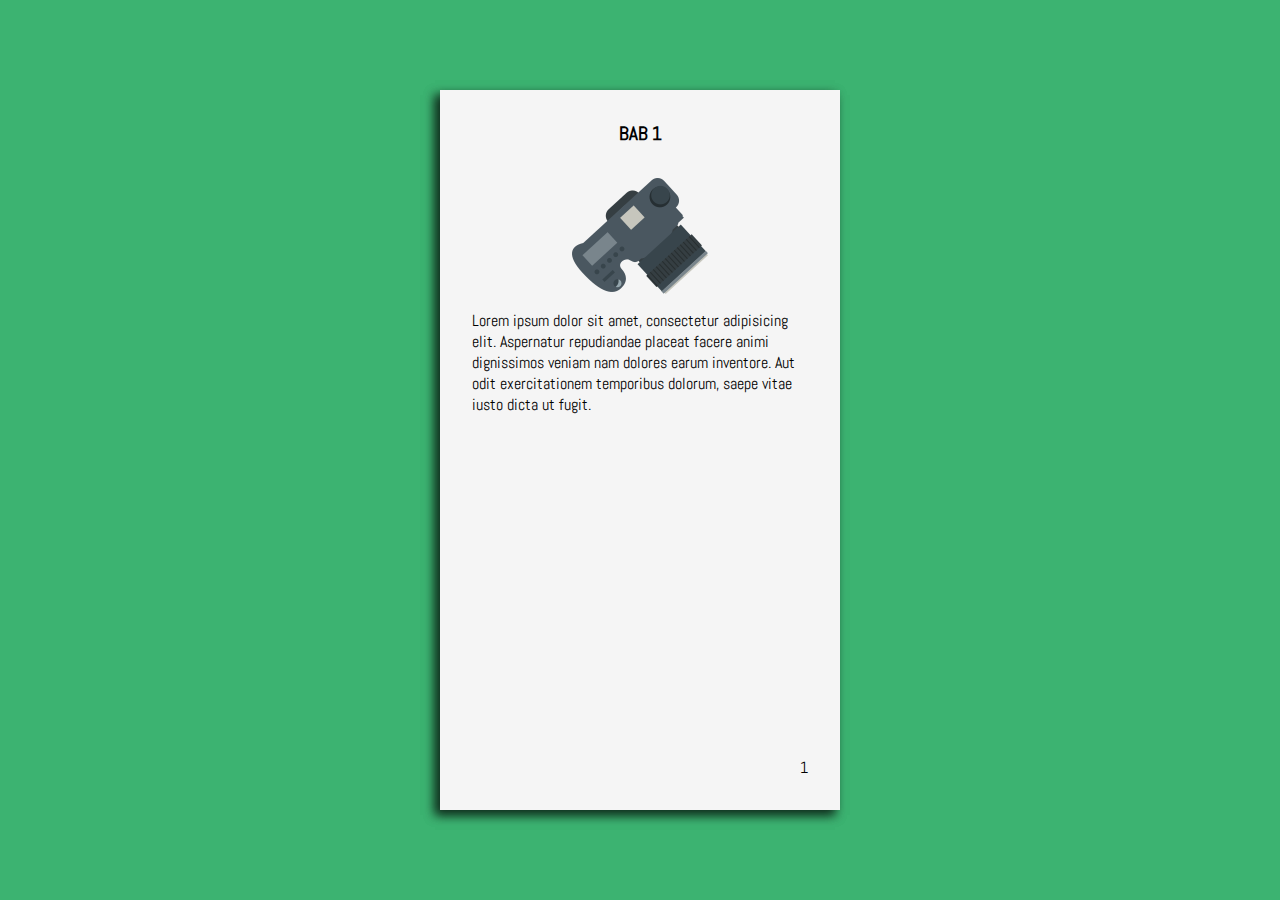
==== materi.html @ 27a35f58 "materi-02" ====
<!DOCTYPE html>
<html lang="en">
<head>
    <meta charset="UTF-8">
    <meta name="viewport" content="width=device-width, initial-scale=1.0">
    <meta http-equiv="X-UA-Compatible" content="ie=edge">
    <!-- <link rel="stylesheet" href="animate.css"> -->
    <link rel="stylesheet" href="transition.css">
    <link rel="stylesheet" href="materi.css">
    <title>KFD - materi</title>
</head>
<body>
    <!-- Transition -->
    <!-- <div class="transition materi-trans animated slideOutLeft delay-1s"></div> -->

    <!-- Materi -->
    <div class="table">
        <div class="chapter">
            <a href="#"><div onclick="prevPage()" class="navHal prev"></div></a>
            <a href="#"><div onclick="nextPage()" class="navHal next"></div></a>
            <div id="foreground" class="paper foreground">
                <h3 class="judul">xxx</h3>
                <img class="gambar" src="" alt="">
                <p class="teks">xxx</p>
                <p class="halaman">x</p>
            </div>
            <div id="background" class="paper background">
                <h3 class="judul">BAB 1</h3>
                <img class="gambar" src="/Images/camera.png" alt="">
                <p class="teks">Lorem ipsum dolor sit amet, consectetur adipisicing elit. Aspernatur repudiandae placeat facere animi dignissimos veniam nam dolores earum inventore. Aut odit exercitationem temporibus dolorum, saepe vitae iusto dicta ut fugit.</p>
                <p class="halaman">2</p>
            </div>
        </div>
    </div>

    <script src="materi.js"></script>
</body>
</html>
---- transition.css ----
html, body {
    margin: 0px;
    height: 100%;
    width: 100%;
}

.transition {
    height: 100%;
    width: 100%;
    position: fixed; 
    top: 0px;
    left: 0px;
    /* transform: translateX(-100%); */
}

.materi-trans {
    background-color: lightgreen;
    background-image: url('Images/material.png');
    background-repeat: no-repeat;
    background-position: center;
}

.evaluasi-trans {
    background-color: lightcoral;
    background-image: url('Images/exercise.png');
    background-repeat: no-repeat;
    background-position: center;
}

.simulasi-trans {
    background-color: lightskyblue;
    background-image: url('Images/camera.png');
    background-repeat: no-repeat;
    background-position: center;
}

.tentang-trans {
    background-color: lightpink;
    background-image: url('Images/phone.png');
    background-repeat: no-repeat;
    background-position: center;
}
---- materi.css ----
html, body {
    height: 100%;
    width: 100%;
    margin: 0px;
    font-family: 'MyFont', sans-serif;
}

@font-face {
    font-family: 'MyFont';
    src: url('Fonts/Abel-Regular.ttf') format('truetype');
}

.table {
    position: fixed;
    height: 100%;
    width: 100%;
    background-color: mediumseagreen;
    display: flex;
    justify-content: center;
    align-items: center;
}

.chapter {
    /* background-color: yellow; */
    position: relative;
    height: 80%;
    width: 25rem;
}

.paper {
    height: 100%;
    width: 100%;
    background-color: whitesmoke;
    box-shadow: -5px 5px 10px 0 rgb(0, 0, 0, 0.5);
}

.foreground {
    /* position: fixed; */
    position: absolute;
    top: 0%;
    z-index: 2;
}

.background {
    position: absolute;
    top: 0%;
    /* z-index: 1; */
}

.navHal {
    position: relative;
    height: 50%;
    z-index: 3;
}

.next {
    background-color: rgb(0, 0, 0, 0);
}

.mySlideOutDown {
    animation-name: mySlideOutDown;
    animation-fill-mode: forwards;
    animation-duration: 800ms;
}

.mySlideInUp {
    animation-name: slideInUp;
}

@keyframes mySlideOutDown {
    0% {
        transform: translateY(0%);
    }
    100% {
        transform: translateY(150%);
    }
}

@keyframes slideInUp {
    from {
        transform: translate3d(0, 150%, 0);
    }

    to {
        transform: translate3d(0, 0, 0);
    }
}

.prev {
    background-color: rgb(0, 0, 0, 0);
}

.teks {
    padding: 0 2rem 2rem 2rem;
}

.judul {
    text-align: center;
    padding: 0;
    margin: 2rem 0 2rem 0;
}

.gambar {
    display: block;
    margin-left: auto;
    margin-right: auto;
}

.halaman {
    position: absolute;
    right: 2rem;
    bottom: 1rem;
}
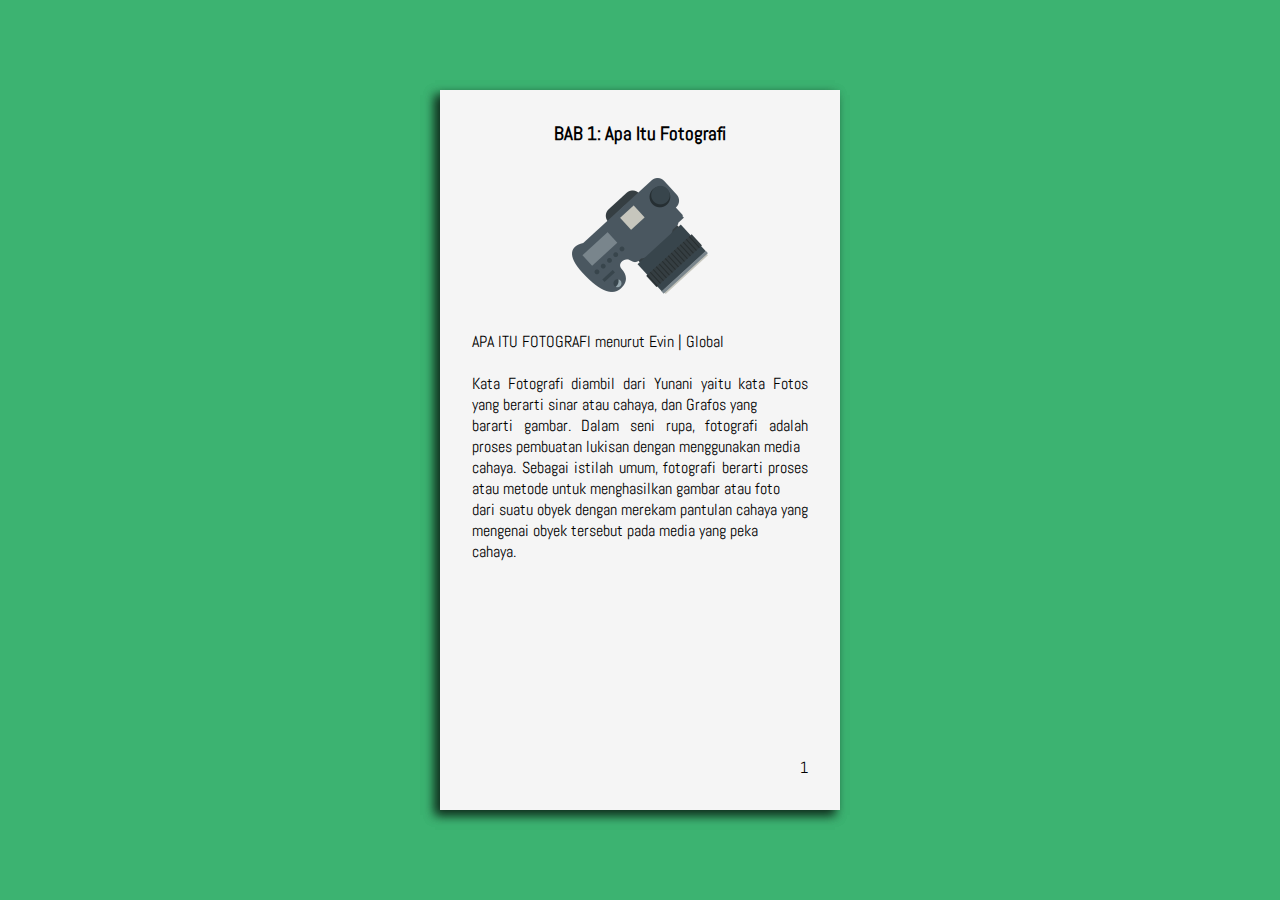
==== commit 834547e6: "materi-nav-halaman-03" ====
--- a/materi.html
+++ b/materi.html
@@ -26,8 +26,8 @@
             </div>
             <div id="background" class="paper background">
                 <h3 class="judul">BAB 1</h3>
-                <img class="gambar" src="/Images/camera.png" alt="">
-                <p class="teks">Lorem ipsum dolor sit amet, consectetur adipisicing elit. Aspernatur repudiandae placeat facere animi dignissimos veniam nam dolores earum inventore. Aut odit exercitationem temporibus dolorum, saepe vitae iusto dicta ut fugit.</p>
+                <img class="gambar" src="" alt="">
+                <p class="teks">xx</p>
                 <p class="halaman">2</p>
             </div>
         </div>
--- a/materi.css
+++ b/materi.css
@@ -60,11 +60,13 @@
 .mySlideOutDown {
     animation-name: mySlideOutDown;
     animation-fill-mode: forwards;
-    animation-duration: 800ms;
+    animation-duration: 700ms;
 }
 
 .mySlideInUp {
-    animation-name: slideInUp;
+    animation-name: mySlideInUp;
+    animation-fill-mode: forwards;
+    animation-duration: 700ms;
 }
 
 @keyframes mySlideOutDown {
@@ -76,13 +78,12 @@
     }
 }
 
-@keyframes slideInUp {
-    from {
-        transform: translate3d(0, 150%, 0);
+@keyframes mySlideInUp {
+    0% {
+        transform: translateY(150%);
     }
-
-    to {
-        transform: translate3d(0, 0, 0);
+    100% {
+        transform: translateY(0%);
     }
 }
 
@@ -91,6 +92,9 @@
 }
 
 .teks {
+    /* overflow: hidden; */
+    text-align: justify;
+    white-space: pre-wrap;
     padding: 0 2rem 2rem 2rem;
 }
 
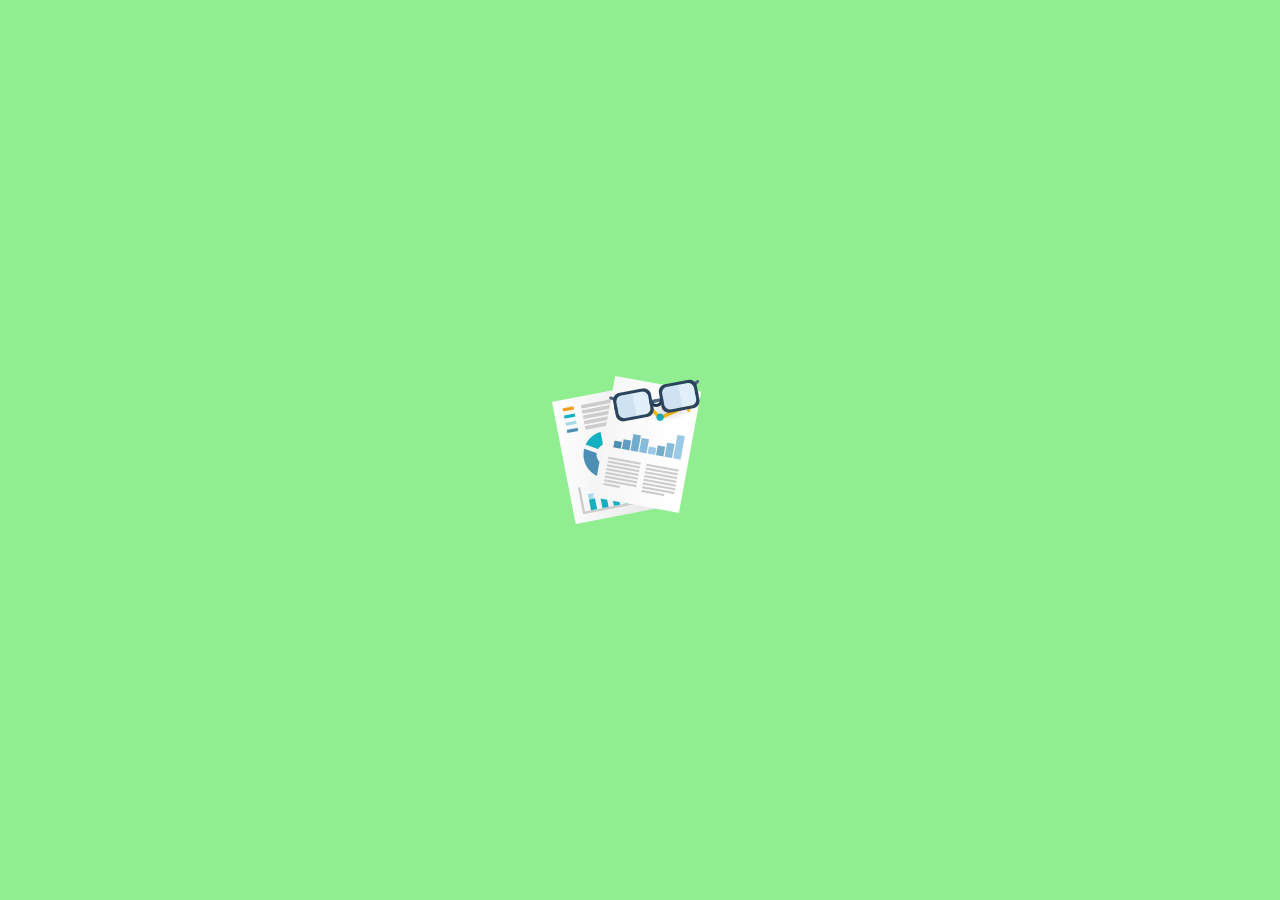
==== commit 974f066b: "materi-final-04" ====
--- a/materi.html
+++ b/materi.html
@@ -4,17 +4,18 @@
     <meta charset="UTF-8">
     <meta name="viewport" content="width=device-width, initial-scale=1.0">
     <meta http-equiv="X-UA-Compatible" content="ie=edge">
-    <!-- <link rel="stylesheet" href="animate.css"> -->
+    <link rel="stylesheet" href="animate.css">
     <link rel="stylesheet" href="transition.css">
     <link rel="stylesheet" href="materi.css">
     <title>KFD - materi</title>
 </head>
 <body>
     <!-- Transition -->
-    <!-- <div class="transition materi-trans animated slideOutLeft delay-1s"></div> -->
+    <div class="transition materi-trans animated slideOutLeft delay-1s"></div>
 
     <!-- Materi -->
     <div class="table">
+        <!-- Current Chapter -->
         <div class="chapter">
             <a href="#"><div onclick="prevPage()" class="navHal prev"></div></a>
             <a href="#"><div onclick="nextPage()" class="navHal next"></div></a>
@@ -31,6 +32,16 @@
                 <p class="halaman">2</p>
             </div>
         </div>
+        <!-- Next Chapter -->
+        <div onclick="changeChapter('next');" onmouseover="showLabel(this);" onmouseout="hideLabel(this);" class="chapter next-chapter">
+            <div class="label label-kanan">Bab Selanjutnya</div>
+            <div class="paper"></div>
+        </div>
+        <!-- Prev Chapter -->
+        <div onclick="changeChapter('prev');" onmouseover="showLabel(this);" onmouseout="hideLabel(this);" class="chapter prev-chapter">
+            <div class="label label-kiri">Bab Sebelumnya</div>
+            <div class="paper"></div>
+        </div>
     </div>
 
     <script src="materi.js"></script>
--- a/transition.css
+++ b/transition.css
@@ -10,6 +10,7 @@
     position: fixed; 
     top: 0px;
     left: 0px;
+    z-index: 5;
     /* transform: translateX(-100%); */
 }
 
--- a/materi.css
+++ b/materi.css
@@ -21,10 +21,43 @@
 }
 
 .chapter {
-    /* background-color: yellow; */
+    background-color: yellow;
     position: relative;
     height: 80%;
     width: 25rem;
+}
+
+.next-chapter {
+    position: fixed;
+    z-index: 2;
+    left: 95%;
+}
+
+.prev-chapter {
+    position: fixed;
+    z-index: 2;
+    right: 95%;
+}
+
+.label {
+    color: black;
+    background-color: white;
+    padding: 0.5rem;
+    text-align: center;
+    position: absolute;
+    top: 45%;
+    /* width: 100%; */
+    display: none;
+    font-size: 1.5rem;
+    box-shadow: -5px 5px 30px 0 rgb(0, 0, 0, 0.5);
+}
+
+.label-kanan {
+    left: -45%;
+}
+
+.label-kiri {
+    right: -45%;
 }
 
 .paper {
@@ -38,7 +71,7 @@
     /* position: fixed; */
     position: absolute;
     top: 0%;
-    z-index: 2;
+    z-index: 3;
 }
 
 .background {
@@ -50,7 +83,7 @@
 .navHal {
     position: relative;
     height: 50%;
-    z-index: 3;
+    z-index: 4;
 }
 
 .next {
@@ -65,6 +98,12 @@
 
 .mySlideInUp {
     animation-name: mySlideInUp;
+    animation-fill-mode: forwards;
+    animation-duration: 700ms;
+}
+
+.nextChapter {
+    animation-name: nextChapter;
     animation-fill-mode: forwards;
     animation-duration: 700ms;
 }
@@ -87,12 +126,15 @@
     }
 }
 
+@keyframes nextChapter {
+
+}
+
 .prev {
     background-color: rgb(0, 0, 0, 0);
 }
 
 .teks {
-    /* overflow: hidden; */
     text-align: justify;
     white-space: pre-wrap;
     padding: 0 2rem 2rem 2rem;
@@ -108,6 +150,7 @@
     display: block;
     margin-left: auto;
     margin-right: auto;
+    max-height: 7rem;
 }
 
 .halaman {
